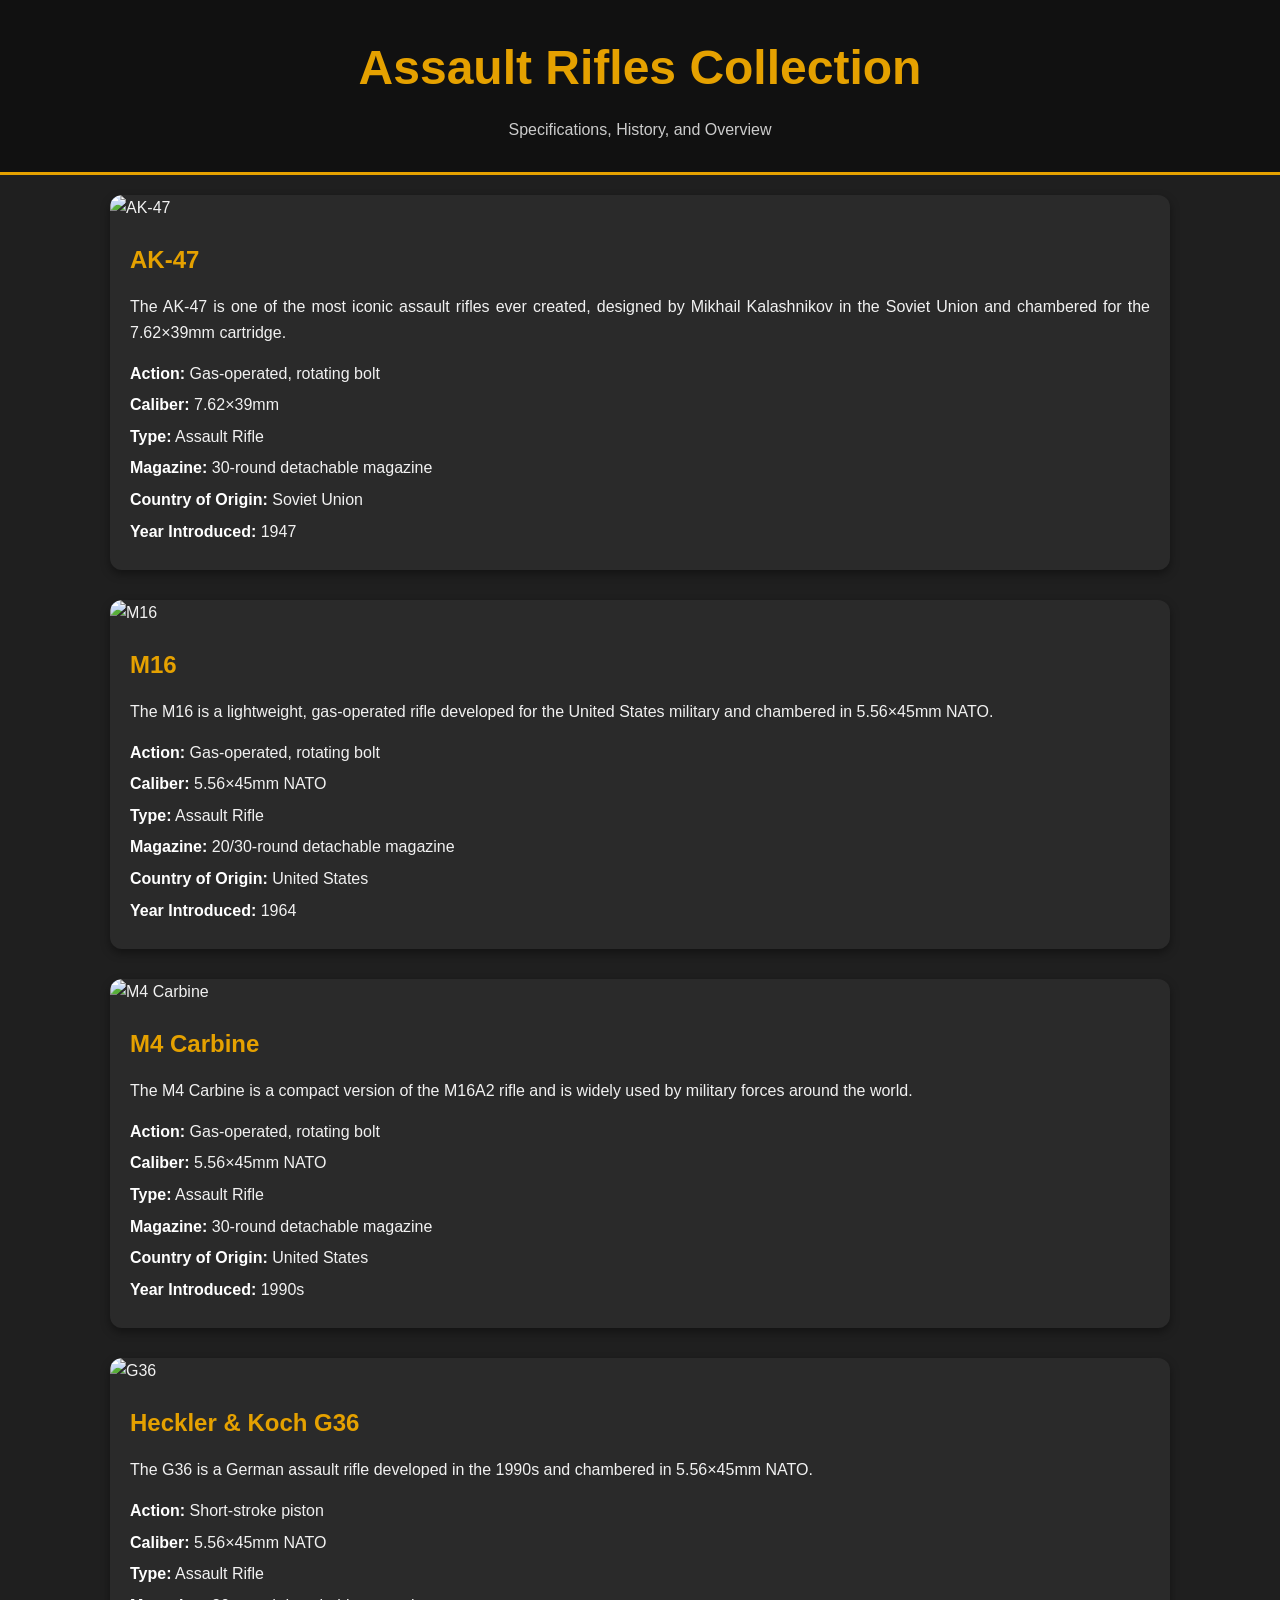
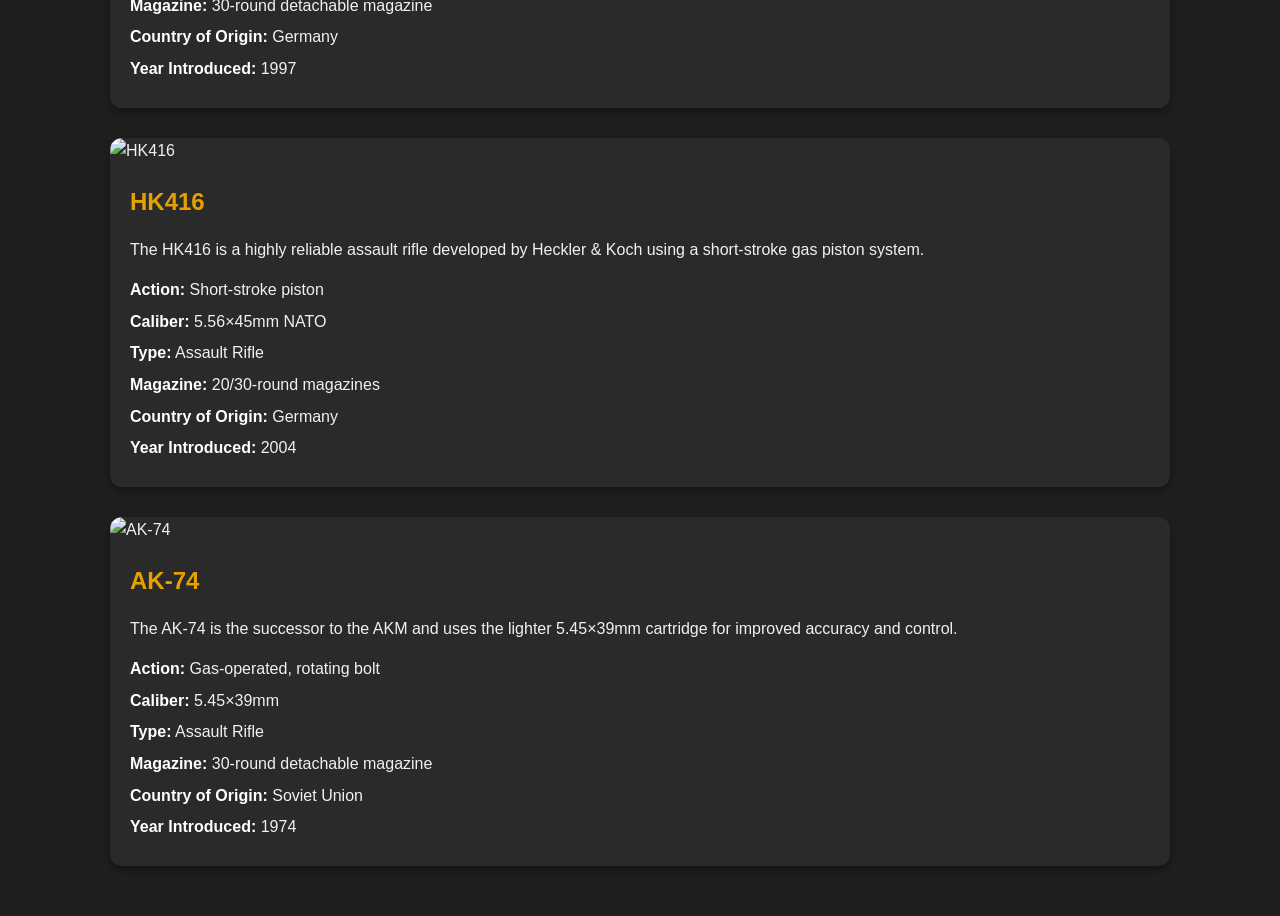
==== rifles.html @ 5c80fcd5 "Add files via upload" ====
<!DOCTYPE html>
<html lang="en">
<head>
    <meta charset="UTF-8" />
    <meta name="viewport" content="width=device-width, initial-scale=1.0" />
    <title>Assault Rifles </title>

    <style>
        *{
            margin:0;
            padding:0;
            box-sizing:border-box;
        }

        body{
            font-family:Arial, sans-serif;
            background:#1f1f1f;
            color:#f1f1f1;
            line-height:1.6;
        }

        .main-header{
            background:#111;
            padding:30px 20px;
            text-align:center;
            border-bottom:3px solid #e5a100;
        }

        .main-header h1{
            font-size:3rem;
            color:#e5a100;
        }

        .main-header p{
            margin-top:10px;
            color:#ccc;
        }

        .container{
            max-width:1100px;
            margin:auto;
            padding:20px;
        }

        .rifle{
            background:#2a2a2a;
            margin-bottom:30px;
            border-radius:12px;
            overflow:hidden;
            box-shadow:0 4px 10px rgba(0,0,0,0.4);
            transition:0.3s ease;
        }

        .rifle:hover{
            transform:translateY(-5px);
        }

        .rifle img{
            width:100%;
            height:350px;
            object-fit:cover;
        }

        .rifle-content{
            padding:20px;
        }

        .rifle h2{
            color:#e5a100;
            margin-bottom:15px;
        }

        .rifle p{
            margin-bottom:10px;
            text-align:justify;
        }

        .specs{
            margin-top:15px;
        }

        .specs p{
            margin:6px 0;
        }

        strong{
            color:#ffffff;
        }

        @media(max-width:768px){

            .main-header h1{
                font-size:2rem;
            }

            .rifle img{
                height:250px;
            }
        }
    </style>
</head>

<body>

    <header class="main-header">
        <h1>Assault Rifles Collection</h1>
        <p>Specifications, History, and Overview</p>
    </header>

    <div class="container">

        <!-- AK-47 -->
        <div class="rifle">
            <img src="https://www.therange702.com/wp-content/uploads/2016/10/shutterstock_102492452_1.jpg" alt="AK-47">

            <div class="rifle-content">
                <h2>AK-47</h2>

                <p>
                    The AK-47 is one of the most iconic assault rifles ever created,
                    designed by Mikhail Kalashnikov in the Soviet Union and chambered
                    for the 7.62×39mm cartridge.
                </p>

                <div class="specs">
                    <p><strong>Action:</strong> Gas-operated, rotating bolt</p>
                    <p><strong>Caliber:</strong> 7.62×39mm</p>
                    <p><strong>Type:</strong> Assault Rifle</p>
                    <p><strong>Magazine:</strong> 30-round detachable magazine</p>
                    <p><strong>Country of Origin:</strong> Soviet Union</p>
                    <p><strong>Year Introduced:</strong> 1947</p>
                </div>
            </div>
        </div>

        <!-- M16 -->
        <div class="rifle">
            <img src="https://i.namu.wiki/i/xDo8hsJkfCKFSp-yzjin3gVH021GKsEIU0YnkAuQDKs-crFCCHZ6VnRqt8koRbEa5Ex7JJkq-6TwKli9AR4slw.webp" alt="M16">

            <div class="rifle-content">
                <h2>M16</h2>

                <p>
                    The M16 is a lightweight, gas-operated rifle developed for the
                    United States military and chambered in 5.56×45mm NATO.
                </p>

                <div class="specs">
                    <p><strong>Action:</strong> Gas-operated, rotating bolt</p>
                    <p><strong>Caliber:</strong> 5.56×45mm NATO</p>
                    <p><strong>Type:</strong> Assault Rifle</p>
                    <p><strong>Magazine:</strong> 20/30-round detachable magazine</p>
                    <p><strong>Country of Origin:</strong> United States</p>
                    <p><strong>Year Introduced:</strong> 1964</p>
                </div>
            </div>
        </div>

        <!-- M4 -->
        <div class="rifle">
            <img src="https://i.ytimg.com/vi/9PFDnKcQ4qQ/hq720.jpg" alt="M4 Carbine">

            <div class="rifle-content">
                <h2>M4 Carbine</h2>

                <p>
                    The M4 Carbine is a compact version of the M16A2 rifle and is
                    widely used by military forces around the world.
                </p>

                <div class="specs">
                    <p><strong>Action:</strong> Gas-operated, rotating bolt</p>
                    <p><strong>Caliber:</strong> 5.56×45mm NATO</p>
                    <p><strong>Type:</strong> Assault Rifle</p>
                    <p><strong>Magazine:</strong> 30-round detachable magazine</p>
                    <p><strong>Country of Origin:</strong> United States</p>
                    <p><strong>Year Introduced:</strong> 1990s</p>
                </div>
            </div>
        </div>

        <!-- G36 -->
        <div class="rifle">
            <img src="https://upload.wikimedia.org/wikipedia/commons/6/6a/Gewehr_G36_noBG.png" alt="G36">

            <div class="rifle-content">
                <h2>Heckler & Koch G36</h2>

                <p>
                    The G36 is a German assault rifle developed in the 1990s and
                    chambered in 5.56×45mm NATO.
                </p>

                <div class="specs">
                    <p><strong>Action:</strong> Short-stroke piston</p>
                    <p><strong>Caliber:</strong> 5.56×45mm NATO</p>
                    <p><strong>Type:</strong> Assault Rifle</p>
                    <p><strong>Magazine:</strong> 30-round detachable magazine</p>
                    <p><strong>Country of Origin:</strong> Germany</p>
                    <p><strong>Year Introduced:</strong> 1997</p>
                </div>
            </div>
        </div>


        <!-- HK416 -->
        <div class="rifle">
            <img src="https://i.redd.it/nhi0zuxmkqc31.jpg" alt="HK416">

            <div class="rifle-content">
                <h2>HK416</h2>

                <p>
                    The HK416 is a highly reliable assault rifle developed by Heckler
                    & Koch using a short-stroke gas piston system.
                </p>

                <div class="specs">
                    <p><strong>Action:</strong> Short-stroke piston</p>
                    <p><strong>Caliber:</strong> 5.56×45mm NATO</p>
                    <p><strong>Type:</strong> Assault Rifle</p>
                    <p><strong>Magazine:</strong> 20/30-round magazines</p>
                    <p><strong>Country of Origin:</strong> Germany</p>
                    <p><strong>Year Introduced:</strong> 2004</p>
                </div>
            </div>
        </div>

        <!-- AK-74 -->
        <div class="rifle">
            <img src="https://upload.wikimedia.org/wikipedia/commons/2/20/Ak74l.png" alt="AK-74">

            <div class="rifle-content">
                <h2>AK-74</h2>

                <p>
                    The AK-74 is the successor to the AKM and uses the lighter
                    5.45×39mm cartridge for improved accuracy and control.
                </p>

                <div class="specs">
                    <p><strong>Action:</strong> Gas-operated, rotating bolt</p>
                    <p><strong>Caliber:</strong> 5.45×39mm</p>
                    <p><strong>Type:</strong> Assault Rifle</p>
                    <p><strong>Magazine:</strong> 30-round detachable magazine</p>
                    <p><strong>Country of Origin:</strong> Soviet Union</p>
                    <p><strong>Year Introduced:</strong> 1974</p>
                </div>
            </div>
        </div>

    </div>

</body>
</html>
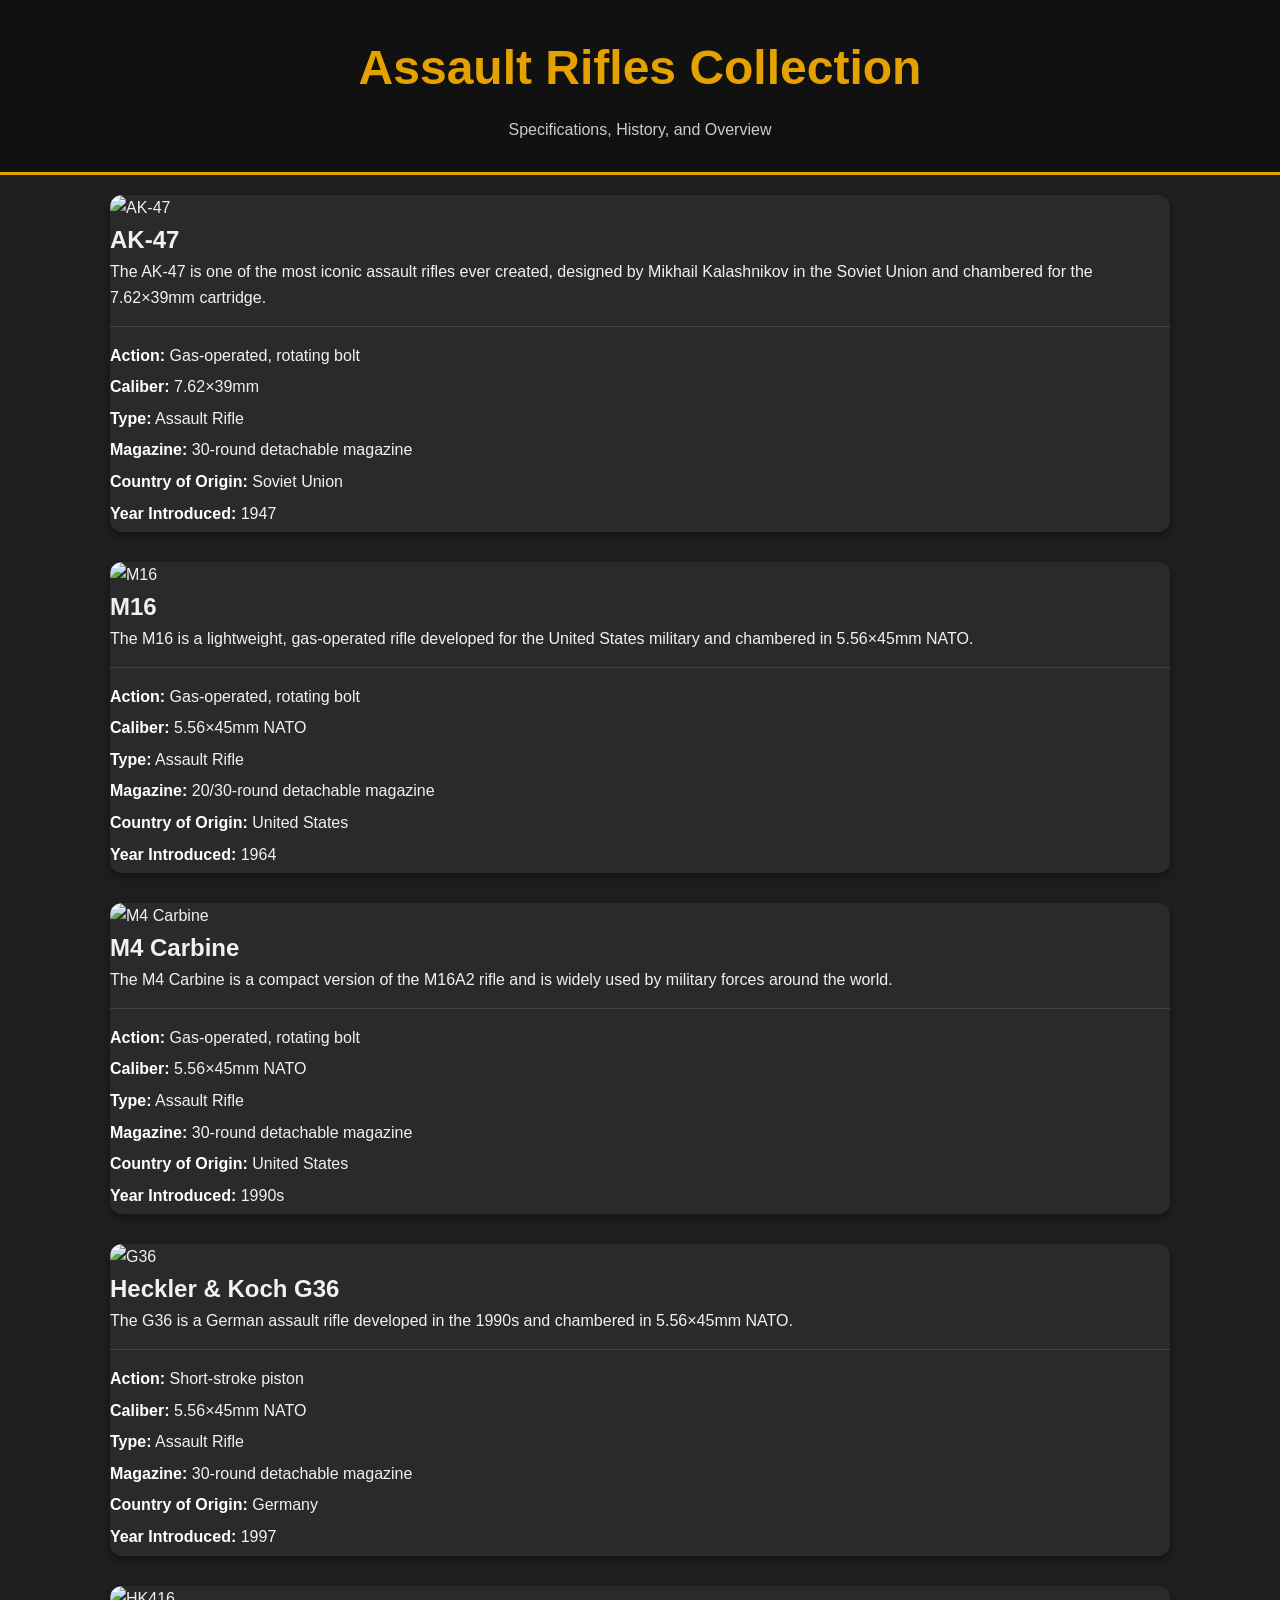
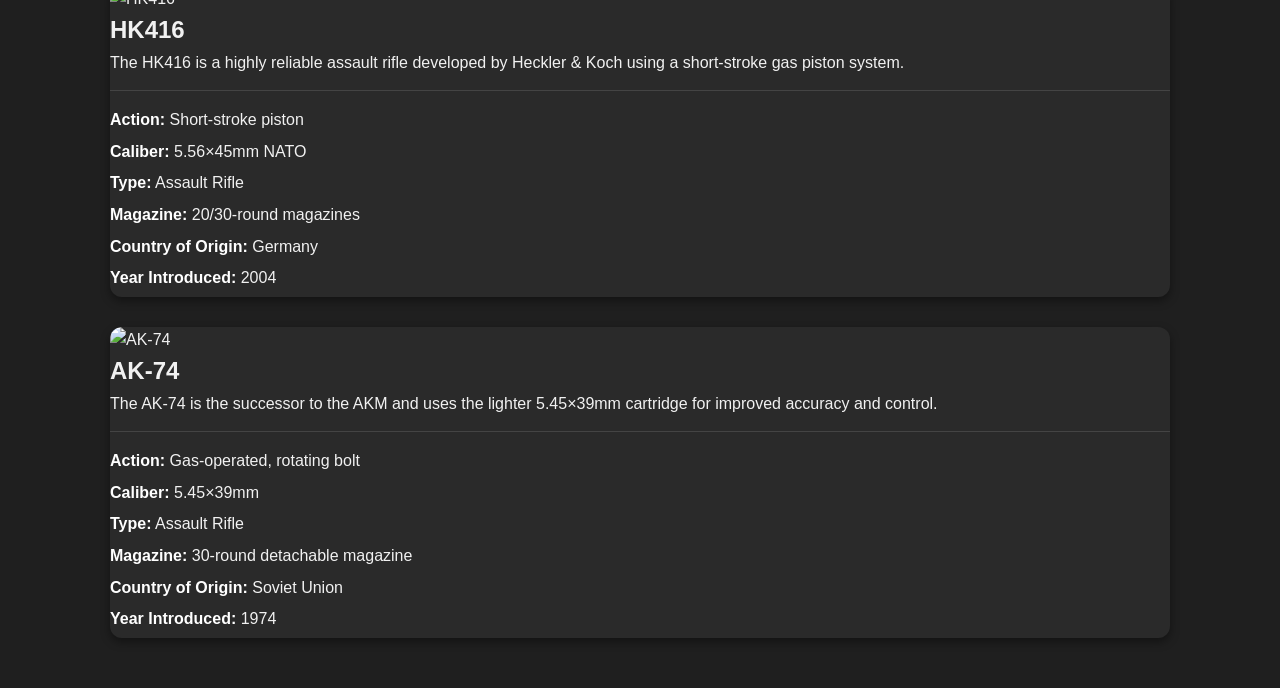
==== commit e087d93f: "Update rifles.html" ====
--- a/rifles.html
+++ b/rifles.html
@@ -51,32 +51,39 @@
             transition:0.3s ease;
         }
 
-        .rifle:hover{
-            transform:translateY(-5px);
-        }
-
-        .rifle img{
+       
+
+        .rifle-card:hover{
+            transform:translateY(-8px);
+            box-shadow:0 8px 20px rgba(0,0,0,0.7);
+        }
+
+        .rifle-card img{
             width:100%;
-            height:350px;
+            height:220px;
             object-fit:cover;
         }
 
-        .rifle-content{
+        .card-content{
             padding:20px;
         }
 
-        .rifle h2{
+        .card-content h2{
             color:#e5a100;
-            margin-bottom:15px;
-        }
-
-        .rifle p{
+            margin-bottom:10px;
+        }
+
+        .card-content p{
+            font-size:14px;
+            color:#ddd;
             margin-bottom:10px;
             text-align:justify;
         }
 
         .specs{
             margin-top:15px;
+            border-top:1px solid #444;
+            padding-top:10px;
         }
 
         .specs p{
@@ -252,4 +259,4 @@
     </div>
 
 </body>
-</html>+</html>
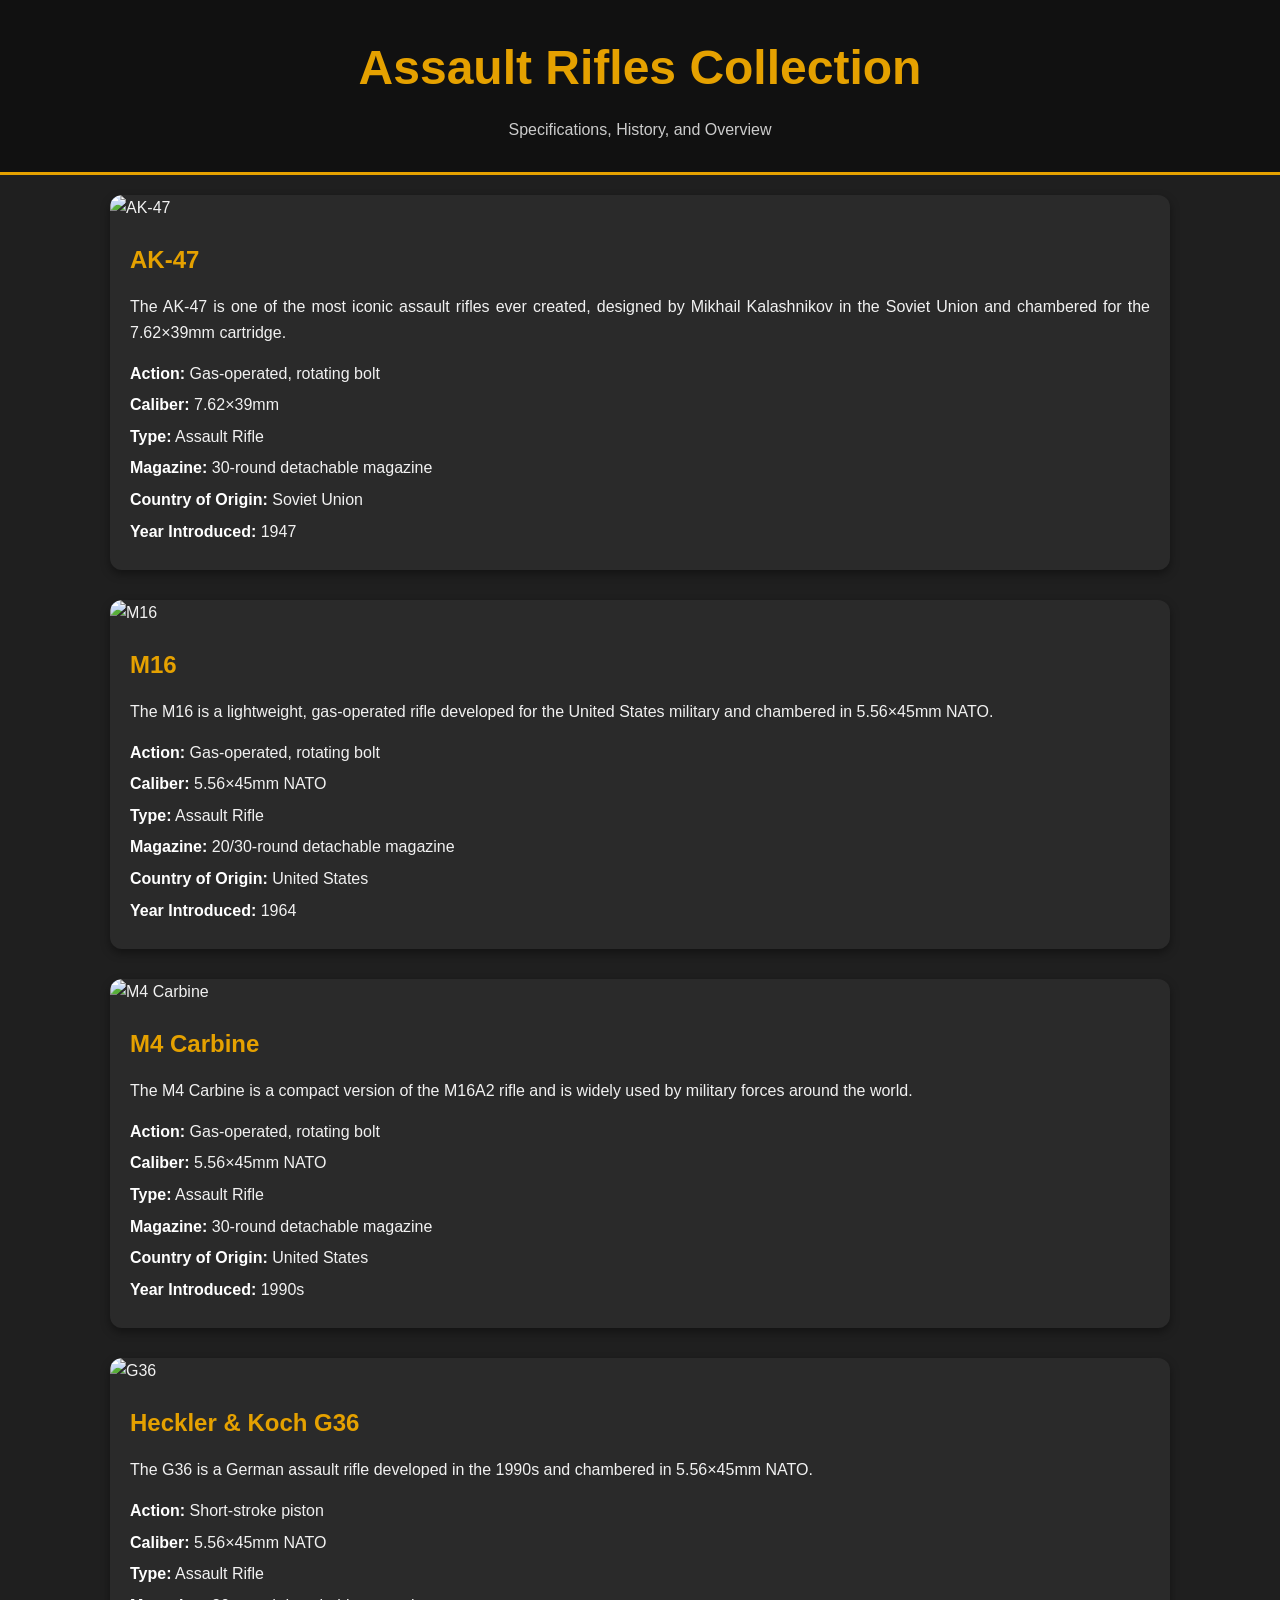
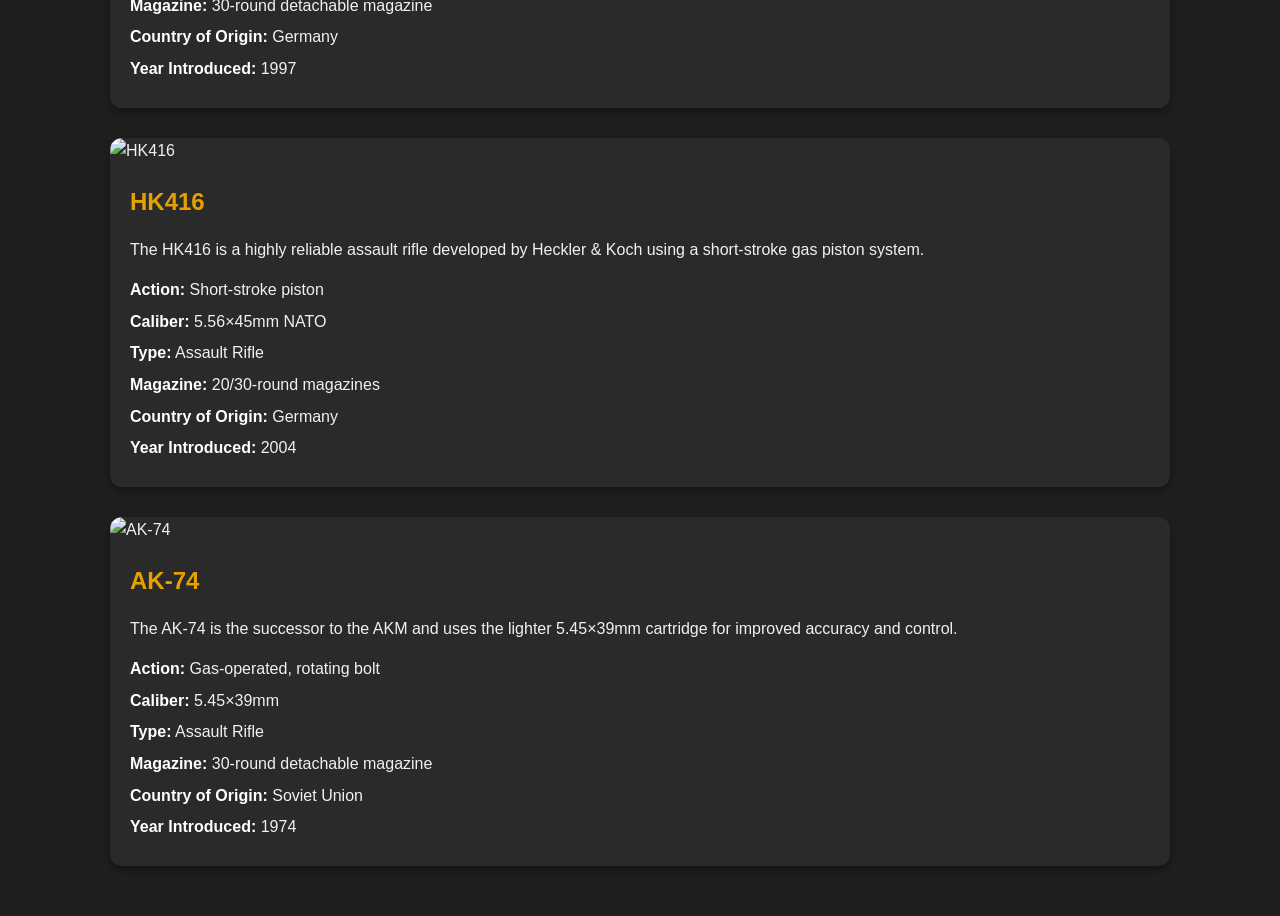
==== commit d371f361: "Update rifles.html" ====
--- a/rifles.html
+++ b/rifles.html
@@ -51,39 +51,32 @@
             transition:0.3s ease;
         }
 
-       
-
-        .rifle-card:hover{
-            transform:translateY(-8px);
-            box-shadow:0 8px 20px rgba(0,0,0,0.7);
-        }
-
-        .rifle-card img{
+        .rifle:hover{
+            transform:translateY(-5px);
+        }
+
+        .rifle img{
             width:100%;
-            height:220px;
+            height:350px;
             object-fit:cover;
         }
 
-        .card-content{
+        .rifle-content{
             padding:20px;
         }
 
-        .card-content h2{
+        .rifle h2{
             color:#e5a100;
-            margin-bottom:10px;
-        }
-
-        .card-content p{
-            font-size:14px;
-            color:#ddd;
+            margin-bottom:15px;
+        }
+
+        .rifle p{
             margin-bottom:10px;
             text-align:justify;
         }
 
         .specs{
             margin-top:15px;
-            border-top:1px solid #444;
-            padding-top:10px;
         }
 
         .specs p{
